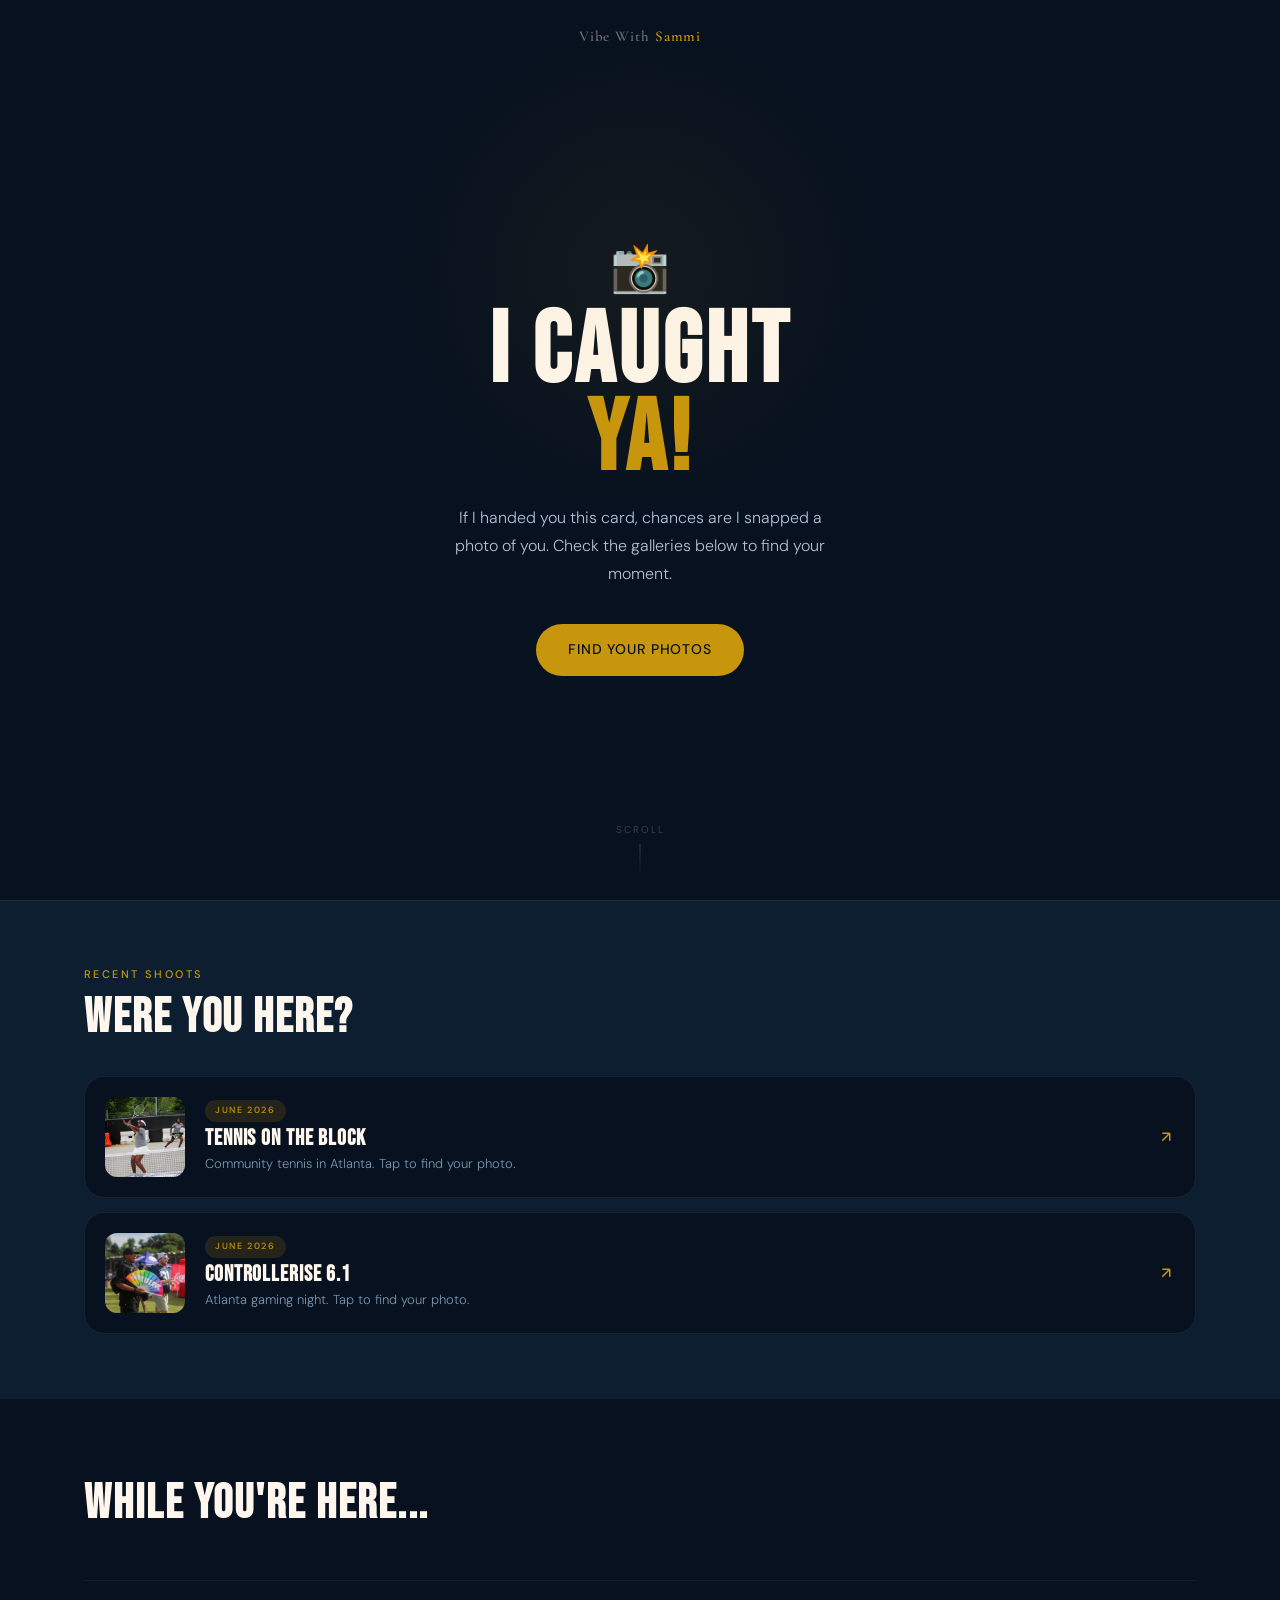
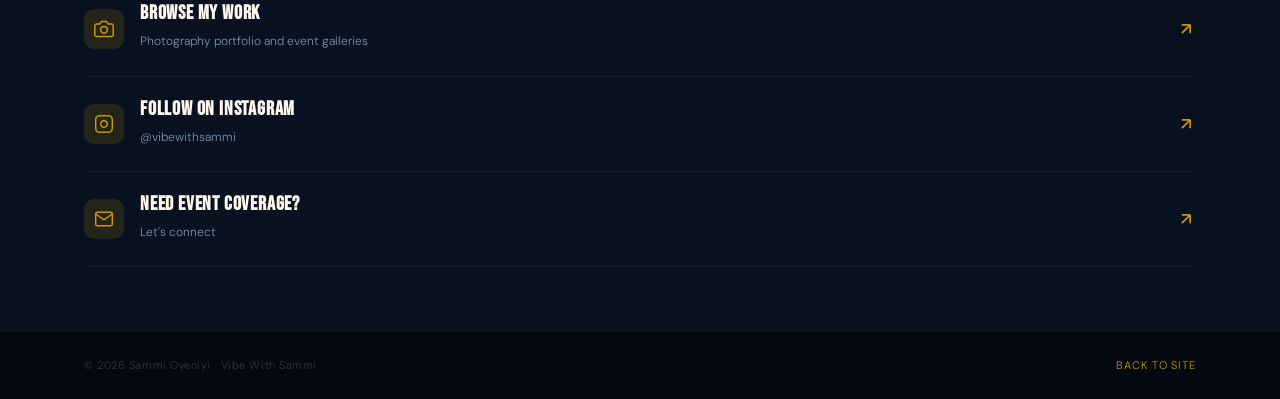
==== caught.html @ 3c09b825 "caught page add" ====
<!DOCTYPE html>
<html lang="en">
<head>
  <meta charset="UTF-8" />
  <meta name="viewport" content="width=device-width, initial-scale=1.0" />
  <title>I Caught Ya! — Vibe With Sammi</title>
  <meta name="description" content="Sammi snapped a photo of you. Find your event gallery here." />
  <link rel="preconnect" href="https://fonts.googleapis.com" />
  <link rel="preconnect" href="https://fonts.gstatic.com" crossorigin />
  <link href="https://fonts.googleapis.com/css2?family=Cormorant+Garamond:ital,wght@0,300;0,400;0,600;1,300;1,400&family=DM+Sans:wght@300;400;500&family=Bebas+Neue&display=swap" rel="stylesheet" />
  <link rel="stylesheet" href="styles.css" />

  <style>
    body { padding-top: 0; min-height: 100svh; }

    /* ── HERO ─────────────────────────────────────── */
    .caught-hero {
      min-height: 100svh;
      display: flex;
      flex-direction: column;
      align-items: center;
      justify-content: center;
      text-align: center;
      padding: 80px 24px 60px;
      position: relative;
      overflow: hidden;
      background: var(--navy);
    }

    .caught-hero::before {
      content: '';
      position: absolute;
      top: 30%;
      left: 50%;
      transform: translate(-50%, -50%);
      width: 500px;
      height: 500px;
      background: radial-gradient(circle, rgba(200,150,12,0.07) 0%, transparent 70%);
      pointer-events: none;
    }

    .caught-wordmark {
      position: absolute;
      top: 24px;
      left: 50%;
      transform: translateX(-50%);
      font-family: 'Cormorant Garamond', serif;
      font-size: 15px;
      font-weight: 600;
      color: rgba(255,247,237,0.4);
      letter-spacing: 0.06em;
      white-space: nowrap;
    }
    .caught-wordmark span { color: var(--gold); }

    .caught-icon {
      font-size: 48px;
      margin-bottom: 16px;
      line-height: 1;
    }

    .caught-hero h1 {
      font-family: 'Bebas Neue', sans-serif;
      font-size: clamp(60px, 16vw, 100px);
      letter-spacing: 0.04em;
      line-height: 0.88;
      color: var(--cream);
      margin-bottom: 20px;
    }
    .caught-hero h1 span { color: var(--gold); }

    .caught-sub {
      font-size: 16px;
      color: var(--slate);
      max-width: 400px;
      line-height: 1.75;
      margin-bottom: 36px;
    }

    .caught-scroll-hint {
      position: absolute;
      bottom: 24px;
      left: 50%;
      transform: translateX(-50%);
      display: flex;
      flex-direction: column;
      align-items: center;
      gap: 6px;
      color: rgba(175,194,213,0.3);
      font-size: 10px;
      letter-spacing: 0.2em;
      text-transform: uppercase;
    }
    .caught-scroll-hint::after {
      content: '';
      display: block;
      width: 1px;
      height: 32px;
      background: linear-gradient(to bottom, rgba(175,194,213,0.3), transparent);
    }

    /* ── EVENTS SECTION ───────────────────────────── */
    .caught-events {
      padding: 64px 0;
      background: var(--card-bg);
      border-top: 1px solid rgba(175,194,213,0.07);
    }

    .caught-events-label {
      font-size: 11px;
      font-weight: 500;
      letter-spacing: 0.22em;
      text-transform: uppercase;
      color: var(--gold);
      margin-bottom: 12px;
      display: block;
    }

    .caught-events h2 {
      font-family: 'Bebas Neue', sans-serif;
      font-size: clamp(32px, 7vw, 48px);
      letter-spacing: 0.04em;
      line-height: 0.92;
      color: var(--cream);
      margin-bottom: 36px;
    }

    /* Compact stacking event cards */
    .caught-event-list {
      display: flex;
      flex-direction: column;
      gap: 14px;
    }

    .caught-event-card {
      display: flex;
      align-items: center;
      gap: 20px;
      padding: 20px;
      border-radius: var(--radius-lg);
      background: var(--navy);
      border: 1px solid rgba(175,194,213,0.1);
      transition: border-color 0.2s, transform 0.2s;
      text-decoration: none;
      color: inherit;
    }
    .caught-event-card:hover {
      border-color: rgba(200,150,12,0.35);
      transform: translateY(-2px);
    }

    /* Square thumbnail — small, fixed */
    .caught-event-thumb {
      width: 80px;
      height: 80px;
      flex-shrink: 0;
      border-radius: var(--radius);
      overflow: hidden;
      background: linear-gradient(135deg, #0D1E30, #12385C);
    }

    .caught-event-thumb img {
      width: 100%;
      height: 100%;
      object-fit: cover;
      object-position: center;
      display: block;
    }

    .caught-event-thumb .thumb-ph {
      width: 100%;
      height: 100%;
      display: flex;
      align-items: center;
      justify-content: center;
      color: rgba(175,194,213,0.2);
    }

    /* Text block */
    .caught-event-body {
      flex: 1;
      min-width: 0;
    }

    .caught-event-meta {
      display: flex;
      align-items: center;
      gap: 8px;
      margin-bottom: 6px;
    }

    .caught-event-tag {
      font-size: 9px;
      font-weight: 500;
      letter-spacing: 0.18em;
      text-transform: uppercase;
      color: var(--gold);
      background: var(--gold-dim);
      padding: 3px 10px;
      border-radius: 100px;
    }

    .caught-event-date {
      font-size: 11px;
      color: var(--muted);
    }

    .caught-event-body h3 {
      font-family: 'Bebas Neue', sans-serif;
      font-size: 22px;
      letter-spacing: 0.04em;
      color: var(--cream);
      line-height: 1;
      margin-bottom: 4px;
      white-space: nowrap;
      overflow: hidden;
      text-overflow: ellipsis;
    }

    .caught-event-body p {
      font-size: 13px;
      color: var(--muted);
      line-height: 1.5;
      white-space: nowrap;
      overflow: hidden;
      text-overflow: ellipsis;
    }

    /* Arrow on the right */
    .caught-event-arrow {
      color: var(--gold);
      flex-shrink: 0;
      transition: transform 0.2s;
    }
    .caught-event-card:hover .caught-event-arrow {
      transform: translate(3px, -3px);
    }

    /* ── WHILE YOU'RE HERE ────────────────────────── */
    .caught-links {
      padding: 64px 0;
      border-top: 1px solid rgba(175,194,213,0.07);
    }

    .caught-links h2 {
      font-family: 'Bebas Neue', sans-serif;
      font-size: clamp(32px, 7vw, 48px);
      letter-spacing: 0.04em;
      color: var(--cream);
      margin-bottom: 36px;
    }

    .caught-link-list {
      display: flex;
      flex-direction: column;
    }

    .caught-link-item {
      display: flex;
      align-items: center;
      justify-content: space-between;
      padding: 22px 0;
      border-bottom: 1px solid rgba(175,194,213,0.07);
      text-decoration: none;
      color: inherit;
      gap: 16px;
      transition: padding-left 0.2s;
    }
    .caught-link-item:first-child { border-top: 1px solid rgba(175,194,213,0.07); }
    .caught-link-item:hover { padding-left: 6px; }

    .caught-link-left {
      display: flex;
      align-items: center;
      gap: 16px;
    }

    .caught-link-icon {
      width: 40px;
      height: 40px;
      border-radius: 10px;
      background: var(--gold-dim);
      display: flex;
      align-items: center;
      justify-content: center;
      color: var(--gold);
      flex-shrink: 0;
    }

    .caught-link-text strong {
      display: block;
      font-family: 'Bebas Neue', sans-serif;
      font-size: 20px;
      letter-spacing: 0.04em;
      color: var(--cream);
      line-height: 1;
      margin-bottom: 3px;
    }

    .caught-link-text span {
      font-size: 12px;
      color: var(--muted);
    }

    .caught-link-arrow {
      color: var(--gold);
      flex-shrink: 0;
      transition: transform 0.2s;
    }
    .caught-link-item:hover .caught-link-arrow { transform: translate(3px, -3px); }

    /* ── FOOTER ───────────────────────────────────── */
    .caught-footer {
      background: #04090F;
      border-top: 1px solid rgba(175,194,213,0.07);
      padding: 24px 0;
    }
    .caught-footer-inner {
      display: flex;
      align-items: center;
      justify-content: space-between;
      flex-wrap: wrap;
      gap: 10px;
    }
    .caught-footer p {
      font-size: 11px;
      color: rgba(175,194,213,0.25);
      letter-spacing: 0.05em;
    }
    .caught-footer a {
      font-size: 11px;
      color: var(--gold);
      letter-spacing: 0.08em;
      text-transform: uppercase;
    }

    /* ── MOBILE FIRST ─────────────────────────────── */
    @media (max-width: 480px) {
      .caught-hero { padding: 80px 20px 56px; }
      .caught-hero h1 { font-size: clamp(56px, 18vw, 80px); }
      .caught-sub { font-size: 15px; }

      .caught-events,
      .caught-links { padding: 48px 0; }

      .caught-event-thumb { width: 68px; height: 68px; }
      .caught-event-body h3 { font-size: 18px; }
      .caught-event-body p { font-size: 12px; }

      .caught-link-icon { width: 36px; height: 36px; }
      .caught-link-text strong { font-size: 18px; }
    }
  </style>
</head>
<body>

  <!-- HERO -->
  <section class="caught-hero" aria-label="I caught ya">

    <a href="index.html" class="caught-wordmark">Vibe With <span>Sammi</span></a>

    <div class="caught-icon" aria-hidden="true">📸</div>

    <h1>I Caught<br><span>Ya!</span></h1>

    <p class="caught-sub">
      If I handed you this card, chances are I snapped a photo of you.
      Check the galleries below to find your moment.
    </p>

    <a href="#events" class="btn btn-gold">Find Your Photos</a>

    <div class="caught-scroll-hint" aria-hidden="true">Scroll</div>

  </section>

  <!-- RECENT EVENTS -->
  <section class="caught-events" id="events" aria-labelledby="events-heading">
    <div class="container">
      <span class="caught-events-label">Recent Shoots</span>
      <h2 id="events-heading">Were you here?</h2>

      <div class="caught-event-list">

        <!-- Event 1 — Tennis on the Block -->
        <a href="https://drive.google.com/placeholder-tennis" target="_blank" rel="noopener" class="caught-event-card" aria-label="Tennis on the Block gallery">
          <div class="caught-event-thumb">
            
              <img src="assets/IMG_1094.jpg" alt="a woman hitting a tennis ball" />
           
            <div class="thumb-ph">
              <svg width="28" height="28" viewBox="0 0 24 24" fill="none" stroke="currentColor" stroke-width="1" aria-hidden="true"><path d="M23 19a2 2 0 0 1-2 2H3a2 2 0 0 1-2-2V8a2 2 0 0 1 2-2h4l2-3h6l2 3h4a2 2 0 0 1 2 2z"/><circle cx="12" cy="13" r="4"/></svg>
            </div>
          </div>
          <div class="caught-event-body">
            <div class="caught-event-meta">
              <span class="caught-event-tag">June 2026</span>
            </div>
            <h3>Tennis on the Block</h3>
            <p>Community tennis in Atlanta. Tap to find your photo.</p>
          </div>
          <svg class="caught-event-arrow" width="18" height="18" viewBox="0 0 24 24" fill="none" stroke="currentColor" stroke-width="2" aria-hidden="true"><path d="M7 17L17 7M17 7H7M17 7v10"/></svg>
        </a>

        <!-- Event 2 -->
        <a href="https://drive.google.com/placeholder-controllerise" target="_blank" rel="noopener" class="caught-event-card" aria-label="Beats on the Block gallery">
          <div class="caught-event-thumb">
            
          
              <img src="assets/IMG_1772.jpg" alt="Two people walking at an event" />
           
            <div class="thumb-ph">
              <svg width="28" height="28" viewBox="0 0 24 24" fill="none" stroke="currentColor" stroke-width="1" aria-hidden="true"><path d="M23 19a2 2 0 0 1-2 2H3a2 2 0 0 1-2-2V8a2 2 0 0 1 2-2h4l2-3h6l2 3h4a2 2 0 0 1 2 2z"/><circle cx="12" cy="13" r="4"/></svg>
            </div>
          </div>
          <div class="caught-event-body">
            <div class="caught-event-meta">
              <span class="caught-event-tag">June 2026</span>
            </div>
            <h3>Controllerise 6.1</h3>
            <p>Atlanta gaming night. Tap to find your photo.</p>
          </div>
          <svg class="caught-event-arrow" width="18" height="18" viewBox="0 0 24 24" fill="none" stroke="currentColor" stroke-width="2" aria-hidden="true"><path d="M7 17L17 7M17 7H7M17 7v10"/></svg>
        </a>

      </div>
    </div>
  </section>

  <!-- WHILE YOU'RE HERE -->
  <section class="caught-links" aria-labelledby="links-heading">
    <div class="container">
      <h2 id="links-heading">While you're here...</h2>

      <div class="caught-link-list">

        <a href="photography.html" class="caught-link-item">
          <div class="caught-link-left">
            <div class="caught-link-icon" aria-hidden="true">
              <svg width="20" height="20" viewBox="0 0 24 24" fill="none" stroke="currentColor" stroke-width="1.8">
                <path d="M23 19a2 2 0 0 1-2 2H3a2 2 0 0 1-2-2V8a2 2 0 0 1 2-2h4l2-3h6l2 3h4a2 2 0 0 1 2 2z"/>
                <circle cx="12" cy="13" r="4"/>
              </svg>
            </div>
            <div class="caught-link-text">
              <strong>Browse My Work</strong>
              <span>Photography portfolio and event galleries</span>
            </div>
          </div>
          <svg class="caught-link-arrow" width="20" height="20" viewBox="0 0 24 24" fill="none" stroke="currentColor" stroke-width="2" aria-hidden="true">
            <path d="M7 17L17 7M17 7H7M17 7v10"/>
          </svg>
        </a>

        <a href="https://instagram.com/vibewithsammi" target="_blank" rel="noopener" class="caught-link-item">
          <div class="caught-link-left">
            <div class="caught-link-icon" aria-hidden="true">
              <svg width="20" height="20" viewBox="0 0 24 24" fill="none" stroke="currentColor" stroke-width="1.8">
                <rect x="2" y="2" width="20" height="20" rx="5" ry="5"/>
                <path d="M16 11.37A4 4 0 1 1 12.63 8 4 4 0 0 1 16 11.37z"/>
                <line x1="17.5" y1="6.5" x2="17.51" y2="6.5"/>
              </svg>
            </div>
            <div class="caught-link-text">
              <strong>Follow on Instagram</strong>
              <span>@vibewithsammi</span>
            </div>
          </div>
          <svg class="caught-link-arrow" width="20" height="20" viewBox="0 0 24 24" fill="none" stroke="currentColor" stroke-width="2" aria-hidden="true">
            <path d="M7 17L17 7M17 7H7M17 7v10"/>
          </svg>
        </a>

        <a href="contact.html" class="caught-link-item">
          <div class="caught-link-left">
            <div class="caught-link-icon" aria-hidden="true">
              <svg width="20" height="20" viewBox="0 0 24 24" fill="none" stroke="currentColor" stroke-width="1.8">
                <path d="M4 4h16c1.1 0 2 .9 2 2v12c0 1.1-.9 2-2 2H4c-1.1 0-2-.9-2-2V6c0-1.1.9-2 2-2z"/>
                <polyline points="22,6 12,13 2,6"/>
              </svg>
            </div>
            <div class="caught-link-text">
              <strong>Need Event Coverage?</strong>
              <span>Let's connect</span>
            </div>
          </div>
          <svg class="caught-link-arrow" width="20" height="20" viewBox="0 0 24 24" fill="none" stroke="currentColor" stroke-width="2" aria-hidden="true">
            <path d="M7 17L17 7M17 7H7M17 7v10"/>
          </svg>
        </a>

      </div>
    </div>
  </section>

  <!-- FOOTER -->
  <footer class="caught-footer">
    <div class="container caught-footer-inner">
      <p>© 2026 Sammi Oyeniyi · Vibe With Sammi</p>
      <a href="index.html">Back to Site</a>
    </div>
  </footer>

</body>
</html>
---- styles.css ----
/* ═══════════════════════════════════════════════════
   VIBE WITH SAMMI — Global Stylesheet
   ═══════════════════════════════════════════════════ */

/* ── CSS Variables ─────────────────────────────────── */
:root {
  --navy:      #07111F;
  --blue:      #12385C;
  --gold:      #C8960C;
  --gold-lt:   #DFaa20;
  --gold-dim:  rgba(200,150,12,0.15);
  --cream:     #FFF7ED;
  --slate:     #AFC2D5;
  --muted:     #7A96B0;
  --card-bg:   #0D1E30;
  --radius:    12px;
  --radius-lg: 20px;
}

/* ── Reset & Base ──────────────────────────────────── */
*, *::before, *::after { box-sizing: border-box; margin: 0; padding: 0; }
html { scroll-behavior: smooth; }

body {
  background: var(--navy);
  color: var(--cream);
  font-family: 'DM Sans', sans-serif;
  font-weight: 300;
  line-height: 1.7;
  -webkit-font-smoothing: antialiased;
}

img { display: block; max-width: 100%; height: auto; }
a { color: inherit; text-decoration: none; }

/* ── Utility ───────────────────────────────────────── */
.container {
  width: 100%;
  max-width: 1160px;
  margin: 0 auto;
  padding: 0 24px;
}

.accent { color: var(--gold); }

.section-label {
  font-family: 'DM Sans', sans-serif;
  font-size: 11px;
  font-weight: 500;
  letter-spacing: 0.22em;
  text-transform: uppercase;
  color: var(--gold);
  margin-bottom: 16px;
  display: block;
}

section { padding: 100px 0; }

/* ── Buttons ───────────────────────────────────────── */
.btn {
  display: inline-flex;
  align-items: center;
  gap: 8px;
  padding: 14px 32px;
  border-radius: 100px;
  font-family: 'DM Sans', sans-serif;
  font-size: 14px;
  font-weight: 500;
  letter-spacing: 0.06em;
  text-transform: uppercase;
  cursor: pointer;
  border: none;
  transition: transform 0.18s ease, box-shadow 0.18s ease,
              background 0.18s ease, color 0.18s ease, border-color 0.18s ease;
  text-decoration: none;
  white-space: nowrap;
}
.btn:focus-visible { outline: 3px solid var(--gold); outline-offset: 3px; }

.btn-gold { background: var(--gold); color: var(--navy); }
.btn-gold:hover {
  background: var(--gold-lt);
  transform: translateY(-2px);
  box-shadow: 0 8px 32px rgba(200,150,12,0.4);
}

.btn-outline {
  background: transparent;
  color: var(--cream);
  border: 1.5px solid rgba(255,247,237,0.3);
}
.btn-outline:hover { border-color: var(--gold); color: var(--gold); transform: translateY(-2px); }

.btn-ghost {
  background: transparent;
  color: var(--gold);
  border: 1.5px solid var(--gold);
  padding: 11px 26px;
  font-size: 13px;
}
.btn-ghost:hover { background: var(--gold); color: var(--navy); transform: translateY(-2px); }

/* ════════════════════════════════════════════════════
   NAV — hide on scroll down, reveal on scroll up
   ════════════════════════════════════════════════════ */
nav {
  position: fixed;
  top: 0; left: 0; right: 0;
  z-index: 200;
  padding: 18px 0;
  background: rgba(7,17,31,0.85);
  backdrop-filter: blur(14px);
  -webkit-backdrop-filter: blur(14px);
  border-bottom: 1px solid rgba(175,194,213,0.08);
  transition: transform 0.32s cubic-bezier(0.4,0,0.2,1),
              background 0.2s ease;
}

nav.nav-hidden { transform: translateY(-100%); }
nav.nav-visible { transform: translateY(0); }
nav.nav-top { background: transparent; border-bottom-color: transparent; }

nav .container {
  display: flex;
  align-items: center;
  justify-content: space-between;
}

.nav-logo {
  font-family: 'Cormorant Garamond', serif;
  font-size: 21px;
  font-weight: 600;
  letter-spacing: 0.02em;
  color: var(--cream);
}
.nav-logo span { color: var(--gold); }

.nav-links {
  display: flex;
  align-items: center;
  gap: 32px;
  list-style: none;
}
.nav-links a {
  font-size: 12px;
  font-weight: 400;
  letter-spacing: 0.12em;
  text-transform: uppercase;
  color: rgba(255,247,237,0.65);
  transition: color 0.15s;
}
.nav-links a:hover,
.nav-links a.active { color: var(--gold); }

/* ── Hamburger button ────────────────────────────── */
.nav-toggle {
  display: none;
  flex-direction: column;
  justify-content: center;
  gap: 5px;
  width: 40px;
  height: 40px;
  background: none;
  border: none;
  cursor: pointer;
  padding: 6px;
  border-radius: 8px;
  z-index: 210;
  position: relative;
  transition: background 0.15s;
}
.nav-toggle:hover { background: rgba(175,194,213,0.08); }
.nav-toggle:focus-visible { outline: 2px solid var(--gold); outline-offset: 2px; }

.nav-toggle span {
  display: block;
  width: 22px;
  height: 1.5px;
  background: var(--cream);
  border-radius: 2px;
  transition: transform 0.3s ease, opacity 0.2s ease, width 0.3s ease;
  transform-origin: center;
}
.nav-toggle.open span:nth-child(1) { transform: translateY(6.5px) rotate(45deg); }
.nav-toggle.open span:nth-child(2) { opacity: 0; width: 0; }
.nav-toggle.open span:nth-child(3) { transform: translateY(-6.5px) rotate(-45deg); }

/* ── Mobile full-screen drawer ───────────────────── */
.nav-drawer {
  display: none; /* shown as flex on mobile via breakpoint */
  position: fixed;
  inset: 0;
  z-index: 205;
  background: rgba(7,17,31,0.97);
  backdrop-filter: blur(20px);
  -webkit-backdrop-filter: blur(20px);
  flex-direction: column;
  justify-content: center;
  align-items: center;
  transform: translateY(-100%);
  transition: transform 0.38s cubic-bezier(0.4,0,0.2,1);
  pointer-events: none;
}
.nav-drawer.open {
  transform: translateY(0);
  pointer-events: all;
}

.nav-drawer ul {
  list-style: none;
  display: flex;
  flex-direction: column;
  align-items: center;
  gap: 4px;
  padding: 0 32px;
}
.nav-drawer ul li a {
  display: block;
  font-family: 'Bebas Neue', sans-serif;
  font-size: clamp(42px, 11vw, 60px);
  letter-spacing: 0.05em;
  color: rgba(255,247,237,0.65);
  text-transform: uppercase;
  line-height: 1.1;
  padding: 6px 0;
  transition: color 0.15s;
  text-decoration: none;
}
.nav-drawer ul li a:hover,
.nav-drawer ul li a.active { color: var(--gold); }

.nav-drawer-meta {
  position: absolute;
  bottom: 36px;
  left: 0; right: 0;
  display: flex;
  flex-direction: column;
  align-items: center;
  gap: 6px;
}
.nav-drawer-meta p {
  font-size: 11px;
  letter-spacing: 0.18em;
  text-transform: uppercase;
  color: rgba(175,194,213,0.3);
}
.nav-drawer-meta a {
  font-size: 13px;
  color: var(--gold);
}

/* ════════════════════════════════════════════════════
   HERO
   ════════════════════════════════════════════════════ */
#hero {
  position: relative;
  width: 100%;
  height: 100svh;
  min-height: 600px;
  display: flex;
  align-items: center;
  justify-content: center;
  overflow: hidden;
}

.hero-bg {
  position: absolute;
  inset: 0;
  background: var(--blue);
  background-image: url('assets/IMG_0560 edit.jpg');
  background-size: cover;
  background-position: center center;
}



.hero-overlay {
  position: absolute;
  inset: 0;
  background: linear-gradient(180deg,
    rgba(7,17,31,0.45) 0%,
    rgba(7,17,31,0.62) 45%,
    rgba(7,17,31,0.82) 75%,
    rgba(7,17,31,0.92) 100%);
}

.hero-content {
  position: relative;
  z-index: 2;
  text-align: center;
  padding: 0 24px;
  max-width: 920px;
}

.hero-eyebrow {
  font-size: 12px;
  font-weight: 500;
  letter-spacing: 0.28em;
  text-transform: uppercase;
  color: var(--gold-lt);
  margin-bottom: 24px;
  text-shadow: 0 1px 8px rgba(0,0,0,0.5);
}

.hero-name {
  font-family: 'Bebas Neue', sans-serif;
  font-size: clamp(56px, 9vw, 110px);
  letter-spacing: 0.06em;
  line-height: 0.92;
  color: var(--cream);
  white-space: nowrap;
  margin-bottom: 14px;
}

.hero-title {
  font-family: 'Cormorant Garamond', serif;
  font-size: clamp(17px, 2.5vw, 24px);
  font-weight: 300;
  font-style: italic;
  color: var(--slate);
  letter-spacing: 0.07em;
  margin-bottom: 32px;
}

.hero-line {
  width: 44px;
  height: 2px;
  background: var(--gold);
  margin: 0 auto 32px;
}

.scroll-hint {
  position: absolute;
  bottom: 32px;
  left: 50%;
  transform: translateX(-50%);
  z-index: 2;
  display: flex;
  flex-direction: column;
  align-items: center;
  gap: 8px;
  color: rgba(175,194,213,0.45);
  font-size: 10px;
  letter-spacing: 0.22em;
  text-transform: uppercase;
}
.scroll-hint::after {
  content: '';
  display: block;
  width: 1px;
  height: 44px;
  background: linear-gradient(to bottom, rgba(175,194,213,0.45), transparent);
}

/* ════════════════════════════════════════════════════
   ABOUT
   ════════════════════════════════════════════════════ */
#about { border-top: 1px solid rgba(175,194,213,0.07); }

.about-grid {
  display: grid;
  grid-template-columns: 1fr 1fr;
  gap: 72px;
  align-items: center;
}

.about-photo {
  position: relative;
  /* extra padding so the gold square isn't clipped */
  padding: 0 0 32px 32px;
}

/* Gold square — sits behind and to the bottom-left of the image */
.about-photo::before {
  content: '';
  position: absolute;
  bottom: 0;
  left: 0;
  width: 65%;
  aspect-ratio: 1;
  background: var(--gold);
  border-radius: var(--radius);
  z-index: 0;
}

.about-photo-frame {
  position: relative;
  z-index: 1;
  aspect-ratio: 3/4;
  border-radius: var(--radius-lg);
  overflow: hidden;
  background: var(--card-bg);
  border: 1px solid rgba(175,194,213,0.1);
}

.about-photo-frame .placeholder-img {
  position: absolute;
  inset: 0;
  background: linear-gradient(160deg, #12385C 0%, #0D1E30 60%, #07111F 100%);
  display: flex;
  align-items: center;
  justify-content: center;
  flex-direction: column;
  gap: 12px;
  color: var(--muted);
  font-size: 13px;
  letter-spacing: 0.1em;
}
.placeholder-img svg { opacity: 0.3; }

.about-photo-frame img {
  width: 100%;
  height: 100%;
  object-fit: cover;
  object-position: center top;
  display: block;
}

.about-text h2 {
  font-family: 'Bebas Neue', sans-serif;
  font-size: clamp(50px, 6.5vw, 78px);
  letter-spacing: 0.03em;
  line-height: 0.92;
  color: var(--cream);
  margin-bottom: 8px;
}
.about-text h2 em {
  font-family: 'Cormorant Garamond', serif;
  font-style: italic;
  color: var(--gold);
  font-size: 0.85em;
  letter-spacing: 0.02em;
}

.about-divider {
  width: 44px;
  height: 2px;
  background: var(--gold);
  margin: 22px 0;
}

.about-text p {
  font-size: 16px;
  line-height: 1.85;
  color: var(--slate);
  max-width: 440px;
}

/* ════════════════════════════════════════════════════
   PATHS
   ════════════════════════════════════════════════════ */
#paths {
  background: var(--card-bg);
  border-top: 1px solid rgba(175,194,213,0.07);
  border-bottom: 1px solid rgba(175,194,213,0.07);
}

#paths .section-header {
  text-align: center;
  margin-bottom: 52px;
}

#paths h2 {
  font-family: 'Bebas Neue', sans-serif;
  font-size: clamp(42px, 5.5vw, 66px);
  letter-spacing: 0.04em;
  color: var(--cream);
  line-height: 0.95;
  margin-bottom: 12px;
}

#paths .section-sub {
  font-size: 15px;
  color: var(--muted);
}

.paths-grid {
  display: grid;
  grid-template-columns: repeat(3, 1fr);
  gap: 20px;
}

.path-card {
  background: var(--navy);
  border: 1px solid rgba(175,194,213,0.1);
  border-radius: var(--radius-lg);
  padding: 40px 32px;
  display: flex;
  flex-direction: column;
  gap: 16px;
  position: relative;
  overflow: hidden;
  transition: border-color 0.2s, transform 0.2s;
}
.path-card:hover { border-color: rgba(200,150,12,0.4); transform: translateY(-4px); }
.path-card::before {
  content: '';
  position: absolute;
  top: 0; left: 0; right: 0;
  height: 3px;
  background: var(--gold);
  opacity: 0;
  transition: opacity 0.2s;
}
.path-card:hover::before { opacity: 1; }

.path-number {
  font-family: 'Bebas Neue', sans-serif;
  font-size: 60px;
  line-height: 1;
  color: rgba(175,194,213,0.07);
  position: absolute;
  top: 16px; right: 22px;
}

.path-icon {
  width: 44px; height: 44px;
  border-radius: 10px;
  background: var(--gold-dim);
  display: flex;
  align-items: center;
  justify-content: center;
  color: var(--gold);
}

.path-card h3 {
  font-family: 'Bebas Neue', sans-serif;
  font-size: 32px;
  letter-spacing: 0.04em;
  color: var(--cream);
}

.path-card p {
  font-size: 14px;
  line-height: 1.7;
  color: var(--muted);
  flex: 1;
}

/* ════════════════════════════════════════════════════
   SECTION HEADING SHARED
   ════════════════════════════════════════════════════ */
.section-heading {
  font-family: 'Bebas Neue', sans-serif;
  font-size: clamp(42px, 5.5vw, 70px);
  letter-spacing: 0.04em;
  color: var(--cream);
  line-height: 0.93;
  margin-bottom: 12px;
}

.section-intro {
  display: flex;
  align-items: flex-end;
  justify-content: space-between;
  flex-wrap: wrap;
  gap: 20px;
  margin-bottom: 44px;
}

/* ════════════════════════════════════════════════════
   GALLERY GRID (Photography page featured section)
   ════════════════════════════════════════════════════ */
.featured-grid {
  display: grid;
  grid-template-columns: repeat(12, 1fr);
  gap: 12px;
  align-items: start;
}

/* Each item is a self-contained aspect-ratio box — no min-height hacks */
.featured-item {
  border-radius: var(--radius);
  overflow: hidden;
  background: var(--card-bg);
  border: 1px solid rgba(175,194,213,0.07);
}

/* Desktop: column spans + per-item aspect ratios */
.featured-item:nth-child(1) { grid-column: 1 / 7;   aspect-ratio: 4/3; }
.featured-item:nth-child(2) { grid-column: 7 / 10;  aspect-ratio: 2/3; grid-row: 1 / 3; }
.featured-item:nth-child(3) { grid-column: 10 / 13; aspect-ratio: 3/2; }
.featured-item:nth-child(4) { grid-column: 10 / 13; aspect-ratio: 3/2; }
.featured-item:nth-child(5) { grid-column: 1 / 5;   aspect-ratio: 4/3; }
.featured-item:nth-child(6) { grid-column: 5 / 9;   aspect-ratio: 4/3; }
.featured-item:nth-child(7) { grid-column: 9 / 13;  aspect-ratio: 4/3; }

/* Image fills the box without being clipped */
.featured-item img {
  width: 100%;
  height: 100%;
  object-fit: cover;
  object-position: center;
  display: block;
  transition: transform 0.4s ease;
}
.featured-item:hover img { transform: scale(1.03); }

/* Placeholder shown before real images are added */
.gallery-placeholder {
  width: 100%;
  height: 100%;
  min-height: 140px;
  background: linear-gradient(160deg, #0D1E30 0%, #12385C 50%, #07111F 100%);
  display: flex;
  align-items: center;
  justify-content: center;
  flex-direction: column;
  gap: 10px;
  color: rgba(175,194,213,0.22);
  font-size: 11px;
  letter-spacing: 0.15em;
  text-transform: uppercase;
}
.gallery-placeholder svg { opacity: 0.22; }

/* ════════════════════════════════════════════════════
   EVENTS (Photography page)
   ════════════════════════════════════════════════════ */
.events-grid {
  display: grid;
  grid-template-columns: repeat(2, 1fr);
  gap: 24px;
}

.event-card {
  background: var(--navy);
  border: 1px solid rgba(175,194,213,0.1);
  border-radius: var(--radius-lg);
  overflow: hidden;
  transition: border-color 0.2s, transform 0.2s;
  display: flex;
  flex-direction: column;
}
.event-card:hover { border-color: rgba(200,150,12,0.35); transform: translateY(-4px); }

.event-thumb {
  width: 100%;
  aspect-ratio: 16/9;
  background: linear-gradient(135deg, #0D1E30, #12385C, #07111F);
  position: relative;
  overflow: hidden;
}
.event-thumb .placeholder-img {
  position: absolute; inset: 0;
  display: flex; align-items: center; justify-content: center;
  flex-direction: column; gap: 10px;
  color: rgba(175,194,213,0.22);
  font-size: 11px; letter-spacing: 0.15em; text-transform: uppercase;
}
.event-thumb img { width:100%; height:100%; object-fit:cover; position:absolute; inset:0; }

.event-body {
  padding: 28px 32px 32px;
  flex: 1;
  display: flex;
  flex-direction: column;
  gap: 12px;
}

.event-meta { display: flex; align-items: center; gap: 12px; }

.event-type {
  font-size: 10px; font-weight: 500; letter-spacing: 0.2em; text-transform: uppercase;
  color: var(--gold);
  background: var(--gold-dim);
  padding: 4px 12px; border-radius: 100px;
}

.event-date { font-size: 12px; color: var(--muted); letter-spacing: 0.05em; }

.event-body h3 {
  font-family: 'Bebas Neue', sans-serif;
  font-size: 36px; letter-spacing: 0.04em; color: var(--cream); line-height: 1;
}

.event-body p { font-size: 14px; color: var(--muted); line-height: 1.7; flex: 1; }

.event-card.coming-soon {
  border-style: dashed;
  border-color: rgba(175,194,213,0.12);
  opacity: 0.6;
}

/* ════════════════════════════════════════════════════
   PAGE HERO (interior pages)
   ════════════════════════════════════════════════════ */
.page-hero {
  padding: 156px 0 76px;
  border-bottom: 1px solid rgba(175,194,213,0.07);
  position: relative;
  overflow: hidden;
}

.page-hero::before {
  content: '';
  position: absolute;
  top: 0; right: -80px;
  width: 560px; height: 100%;
  background: radial-gradient(ellipse 60% 70% at 80% 40%, rgba(18,56,92,0.35) 0%, transparent 70%);
  pointer-events: none;
}

.page-hero h1 {
  font-family: 'Bebas Neue', sans-serif;
  font-size: clamp(76px, 12vw, 130px);
  letter-spacing: 0.03em;
  line-height: 0.88;
  color: var(--cream);
  margin-bottom: 24px;
}

.page-hero h1 span {
  display: block;
  font-family: 'Cormorant Garamond', serif;
  font-style: italic;
  font-size: 0.48em;
  font-weight: 300;
  color: var(--gold);
  letter-spacing: 0.06em;
  line-height: 1.3;
}

.page-hero p {
  font-size: 16px;
  color: var(--slate);
  max-width: 440px;
  line-height: 1.8;
}

.page-hero-line {
  width: 44px; height: 2px;
  background: var(--gold);
  margin-bottom: 20px;
}

/* ════════════════════════════════════════════════════
   VIDEO SECTION (Content page)
   ════════════════════════════════════════════════════ */
.video-grid {
  display: grid;
  grid-template-columns: repeat(3, 1fr);
  gap: 20px;
}

.video-card {
  background: var(--card-bg);
  border: 1px solid rgba(175,194,213,0.1);
  border-radius: var(--radius-lg);
  overflow: hidden;
  transition: border-color 0.2s, transform 0.2s;
  display: flex;
  flex-direction: column;
}
.video-card:hover { border-color: rgba(200,150,12,0.35); transform: translateY(-3px); }

/* Flexible embed container — lets TikTok set its own height */
.video-embed {
  width: 100%;
  min-height: 400px;
  background: #000;
  overflow: hidden;
  display: flex;
  align-items: flex-start;
  justify-content: center;
}

/* TikTok blockquote resets — strip its default margin/width constraints */
.video-embed .tiktok-embed {
  margin: 0 !important;
  min-width: 0 !important;
  max-width: 100% !important;
  width: 100% !important;
  border: none !important;
  background: transparent !important;
}

/* Legacy iframe embeds still supported */
.video-embed iframe {
  width: 100%;
  height: 100%;
  border: none;
  display: block;
}

/* Placeholder shown before embed is added */
.video-placeholder {
  width: 100%;
  min-height: 400px;
  background: linear-gradient(160deg, #0D1E30, #07111F);
  display: flex;
  align-items: center;
  justify-content: center;
  flex-direction: column;
  gap: 14px;
  color: rgba(175,194,213,0.3);
  font-size: 11px;
  letter-spacing: 0.15em;
  text-transform: uppercase;
}
.video-placeholder svg { opacity: 0.3; }

.video-label {
  padding: 16px 20px;
  font-size: 13px;
  color: var(--muted);
  text-align: center;
  letter-spacing: 0.05em;
}

/* IG CTA block */
.ig-cta {
  text-align: center;
  padding: 56px 24px;
  border: 1px solid rgba(175,194,213,0.1);
  border-radius: var(--radius-lg);
  background: var(--card-bg);
  margin-bottom: 64px;
  
}

.ig-cta p.section-label { margin-bottom: 12px; }

.ig-cta h2 {
  font-family: 'Bebas Neue', sans-serif;
  font-size: clamp(36px, 5vw, 58px);
  letter-spacing: 0.04em;
  color: var(--cream);
  margin-bottom: 12px;
  line-height: 0.95;
}

.ig-cta .sub {
  font-size: 15px;
  color: var(--muted);
  max-width: 380px;
  margin: 0 auto 28px;
  line-height: 1.7;
}

/* ════════════════════════════════════════════════════
   FOOTER
   ════════════════════════════════════════════════════ */
footer {
  background: #04090F;
  border-top: 1px solid rgba(175,194,213,0.07);
  padding: 64px 0 40px;
}

.footer-inner {
  display: grid;
  grid-template-columns: 1.5fr 1fr 1fr;
  gap: 48px;
  margin-bottom: 52px;
}

.footer-brand h3 {
  font-family: 'Bebas Neue', sans-serif;
  font-size: 30px;
  letter-spacing: 0.05em;
  color: var(--cream);
  margin-bottom: 4px;
}
.footer-brand h3 span { color: var(--gold); }

.footer-brand > p {
  font-family: 'Cormorant Garamond', serif;
  font-style: italic;
  font-size: 15px;
  color: var(--muted);
  margin-bottom: 24px;
}

.footer-col h4 {
  font-size: 11px;
  font-weight: 500;
  letter-spacing: 0.2em;
  text-transform: uppercase;
  color: var(--gold);
  margin-bottom: 18px;
}

.footer-links { list-style: none; display: flex; flex-direction: column; gap: 12px; }
.footer-links a { font-size: 14px; color: var(--muted); transition: color 0.15s; }
.footer-links a:hover { color: var(--cream); }

.footer-bottom {
  border-top: 1px solid rgba(175,194,213,0.07);
  padding-top: 28px;
  display: flex;
  align-items: center;
  justify-content: space-between;
  flex-wrap: wrap;
  gap: 12px;
}
.footer-bottom p { font-size: 12px; color: rgba(175,194,213,0.32); letter-spacing: 0.05em; }

/* ════════════════════════════════════════════════════
   RESPONSIVE
   ════════════════════════════════════════════════════ */
@media (max-width: 960px) {
  section { padding: 72px 0; }

  .nav-links { display: none; }
  .nav-toggle { display: flex; }
  .nav-drawer { display: flex; }

  /* About: stack, image first */
  .about-grid {
    grid-template-columns: 1fr;
    gap: 36px;
  }
  /* keep portrait ratio on mobile, constrain width so square doesn't blow out */
  .about-photo { max-width: 420px; }
  .about-photo-frame { aspect-ratio: 3/4; }

  /* Paths */
  .paths-grid { grid-template-columns: 1fr; gap: 14px; }

  /* Featured grid: 2-col on tablet, aspect-ratio drives height */
  .featured-grid { grid-template-columns: 1fr 1fr; align-items: start; }
  .featured-item:nth-child(1) { grid-column: 1 / 3; grid-row: auto; aspect-ratio: 3/2; }
  .featured-item:nth-child(2) { grid-column: auto;  grid-row: auto; aspect-ratio: 4/3; }
  .featured-item:nth-child(3) { grid-column: auto;  grid-row: auto; aspect-ratio: 4/3; }
  .featured-item:nth-child(4) { grid-column: auto;  grid-row: auto; aspect-ratio: 4/3; }
  .featured-item:nth-child(5) { grid-column: auto;  grid-row: auto; aspect-ratio: 4/3; }
  .featured-item:nth-child(6) { grid-column: auto;  grid-row: auto; aspect-ratio: 4/3; }
  .featured-item:nth-child(7) { grid-column: 1 / 3; grid-row: auto; aspect-ratio: 3/2; }

  /* Events */
  .events-grid { grid-template-columns: 1fr; }

  /* Videos */
  .video-grid { grid-template-columns: 1fr; }

  /* Footer */
  .footer-inner { grid-template-columns: 1fr; gap: 32px; }
  .footer-bottom { flex-direction: column; align-items: flex-start; }

  .section-intro { flex-direction: column; align-items: flex-start; }

  .page-hero { padding: 120px 0 56px; }
  .ig-cta .btn { margin-top: 8px; }
}

@media (max-width: 600px) {
  .hero-name { white-space: normal; font-size: clamp(52px, 14vw, 80px); }

  .featured-grid { grid-template-columns: 1fr; }
  /* Reset all column/row overrides so every item is full-width */
  .featured-item:nth-child(1),
  .featured-item:nth-child(2),
  .featured-item:nth-child(3),
  .featured-item:nth-child(4),
  .featured-item:nth-child(5),
  .featured-item:nth-child(6),
  .featured-item:nth-child(7) {
    grid-column: auto;
    grid-row: auto;
    /* let each image's natural ratio show — or force landscape for consistency */
    aspect-ratio: 4/3;
  }

  .paths-grid { gap: 10px; }
  .path-card { padding: 28px 22px; }

  .event-body { padding: 20px; }

  .video-grid { gap: 14px; }
}
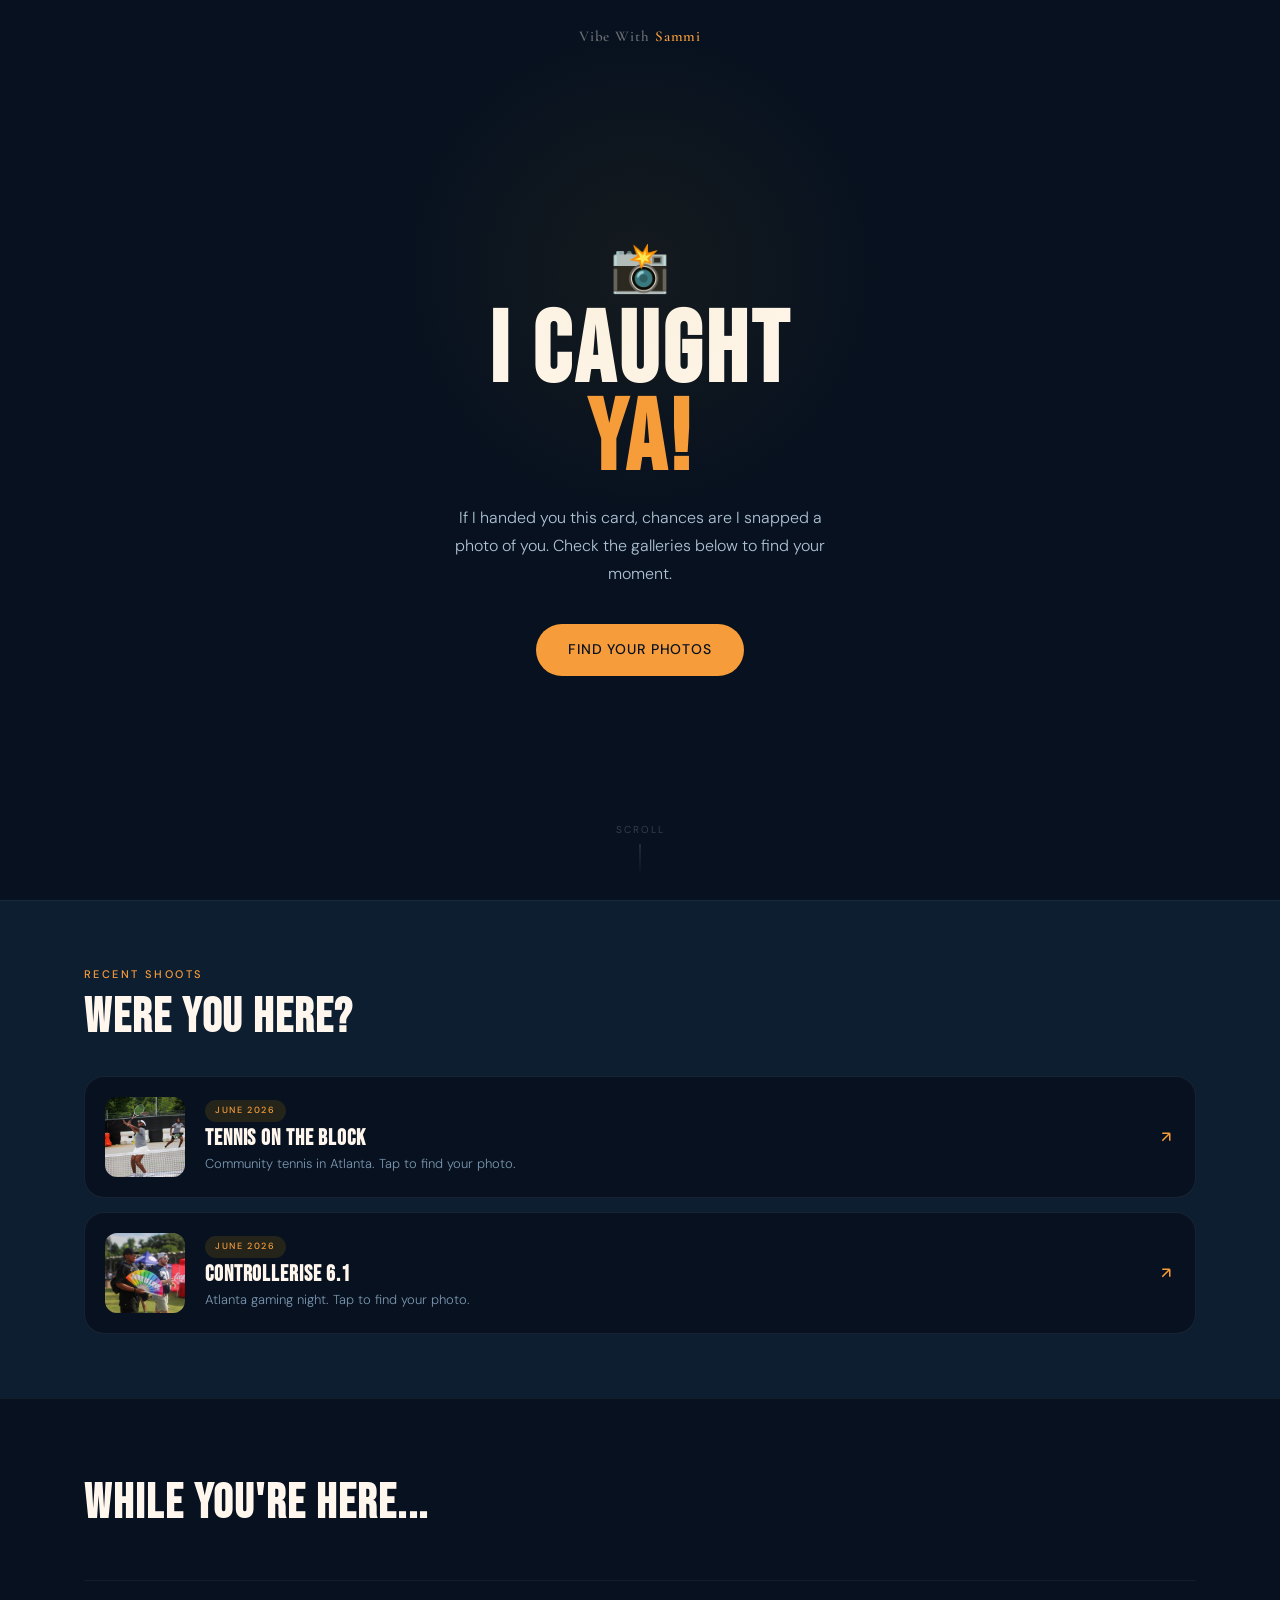
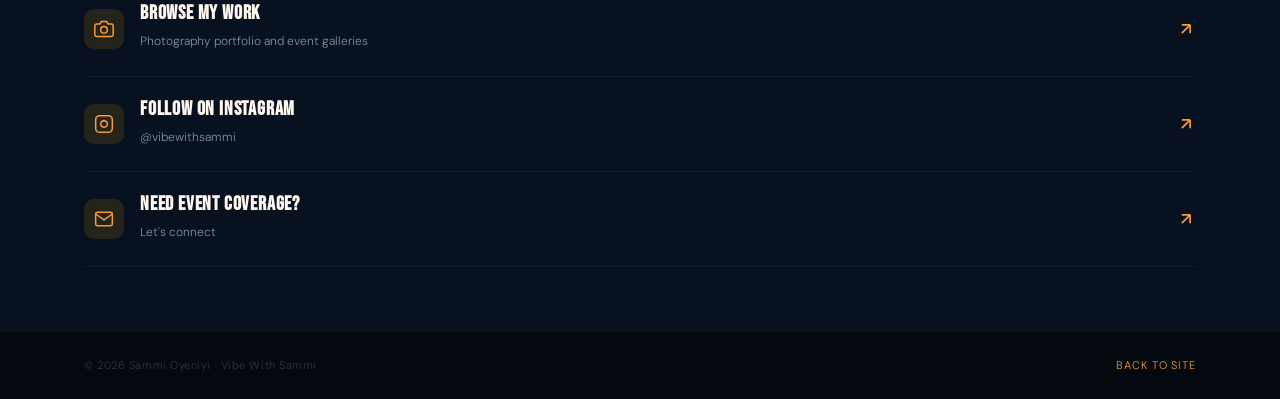
==== commit 976213d7: "color scheme update" ====
--- a/caught.html
+++ b/caught.html
@@ -4,6 +4,7 @@
   <meta charset="UTF-8" />
   <meta name="viewport" content="width=device-width, initial-scale=1.0" />
   <title>I Caught Ya! — Vibe With Sammi</title>
+  <link rel="icon" type="image/x-icon" href="assets/favicon.png">
   <meta name="description" content="Sammi snapped a photo of you. Find your event gallery here." />
   <link rel="preconnect" href="https://fonts.googleapis.com" />
   <link rel="preconnect" href="https://fonts.gstatic.com" crossorigin />
--- a/styles.css
+++ b/styles.css
@@ -6,8 +6,8 @@
 :root {
   --navy:      #07111F;
   --blue:      #12385C;
-  --gold:      #C8960C;
-  --gold-lt:   #DFaa20;
+  --gold:      #f79c3a;
+  --gold-lt:   #f48c1f;
   --gold-dim:  rgba(200,150,12,0.15);
   --cream:     #FFF7ED;
   --slate:     #AFC2D5;
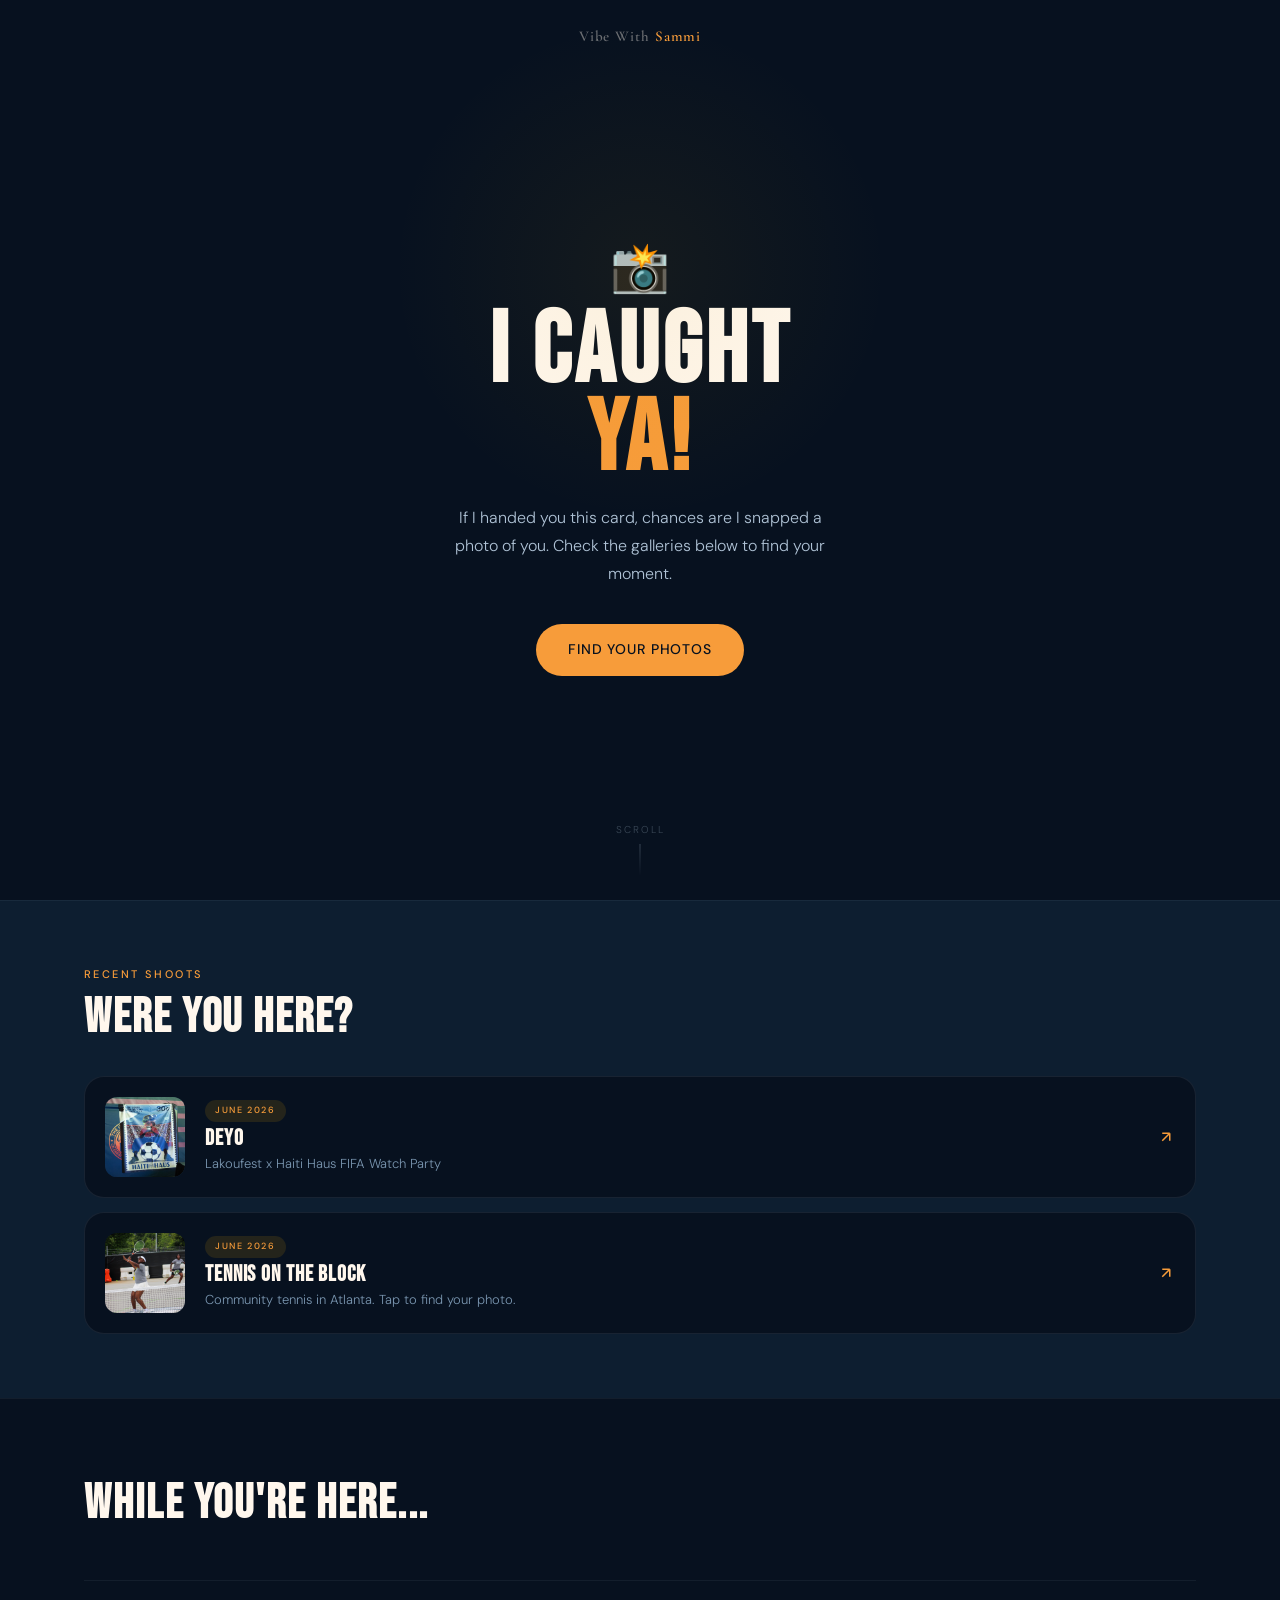
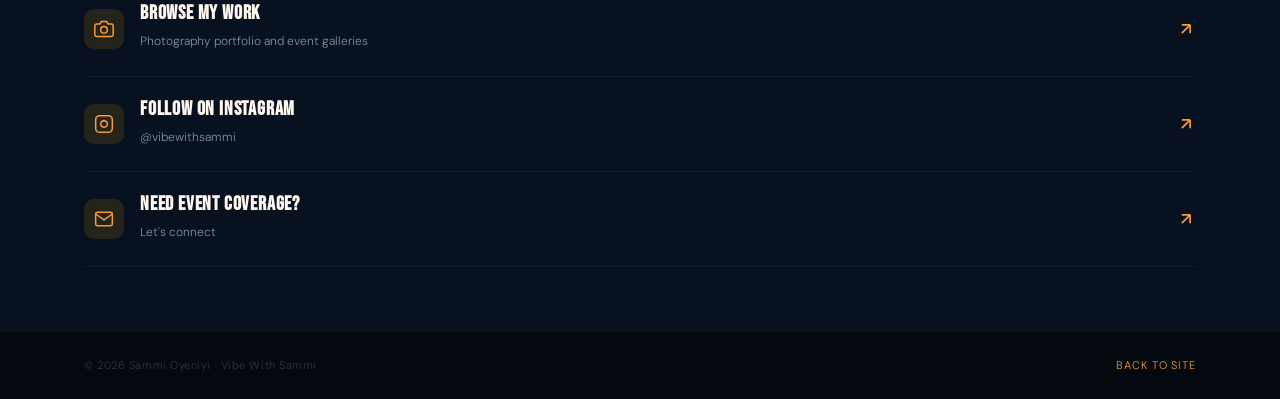
==== commit d0ff8729: "add deyo" ====
--- a/caught.html
+++ b/caught.html
@@ -383,8 +383,30 @@
 
       <div class="caught-event-list">
 
-        <!-- Event 1 — Tennis on the Block -->
-        <a href="https://drive.google.com/placeholder-tennis" target="_blank" rel="noopener" class="caught-event-card" aria-label="Tennis on the Block gallery">
+
+        <!-- Event 1! -->
+        <a href="https://drive.google.com/drive/folders/1nJiDSA1CdKdX2LbGHUf1RHe93MdGUFaJ?usp=sharing" target="_blank" rel="noopener" class="caught-event-card" aria-label="Beats on the Block gallery">
+          <div class="caught-event-thumb">
+            
+          
+              <img src="assets/IMG_3323.jpg" alt="Haiti Haus Banner" />
+           
+            <div class="thumb-ph">
+              <svg width="28" height="28" viewBox="0 0 24 24" fill="none" stroke="currentColor" stroke-width="1" aria-hidden="true"><path d="M23 19a2 2 0 0 1-2 2H3a2 2 0 0 1-2-2V8a2 2 0 0 1 2-2h4l2-3h6l2 3h4a2 2 0 0 1 2 2z"/><circle cx="12" cy="13" r="4"/></svg>
+            </div>
+          </div>
+          <div class="caught-event-body">
+            <div class="caught-event-meta">
+              <span class="caught-event-tag">June 2026</span>
+            </div>
+            <h3>DEYO</h3>
+            <p>Lakoufest x Haiti Haus FIFA Watch Party</p>
+          </div>
+          <svg class="caught-event-arrow" width="18" height="18" viewBox="0 0 24 24" fill="none" stroke="currentColor" stroke-width="2" aria-hidden="true"><path d="M7 17L17 7M17 7H7M17 7v10"/></svg>
+        </a>
+
+        <!-- Event 2 — Tennis on the Block -->
+        <a href="https://drive.google.com/drive/folders/172PEHYl7xmIsfBIipeV7iA9b8VonB6ld?usp=sharing" target="_blank" rel="noopener" class="caught-event-card" aria-label="Tennis on the Block gallery">
           <div class="caught-event-thumb">
             
               <img src="assets/IMG_1094.jpg" alt="a woman hitting a tennis ball" />
@@ -402,27 +424,7 @@
           </div>
           <svg class="caught-event-arrow" width="18" height="18" viewBox="0 0 24 24" fill="none" stroke="currentColor" stroke-width="2" aria-hidden="true"><path d="M7 17L17 7M17 7H7M17 7v10"/></svg>
         </a>
-
-        <!-- Event 2 -->
-        <a href="https://drive.google.com/placeholder-controllerise" target="_blank" rel="noopener" class="caught-event-card" aria-label="Beats on the Block gallery">
-          <div class="caught-event-thumb">
-            
-          
-              <img src="assets/IMG_1772.jpg" alt="Two people walking at an event" />
-           
-            <div class="thumb-ph">
-              <svg width="28" height="28" viewBox="0 0 24 24" fill="none" stroke="currentColor" stroke-width="1" aria-hidden="true"><path d="M23 19a2 2 0 0 1-2 2H3a2 2 0 0 1-2-2V8a2 2 0 0 1 2-2h4l2-3h6l2 3h4a2 2 0 0 1 2 2z"/><circle cx="12" cy="13" r="4"/></svg>
-            </div>
-          </div>
-          <div class="caught-event-body">
-            <div class="caught-event-meta">
-              <span class="caught-event-tag">June 2026</span>
-            </div>
-            <h3>Controllerise 6.1</h3>
-            <p>Atlanta gaming night. Tap to find your photo.</p>
-          </div>
-          <svg class="caught-event-arrow" width="18" height="18" viewBox="0 0 24 24" fill="none" stroke="currentColor" stroke-width="2" aria-hidden="true"><path d="M7 17L17 7M17 7H7M17 7v10"/></svg>
-        </a>
+        
 
       </div>
     </div>
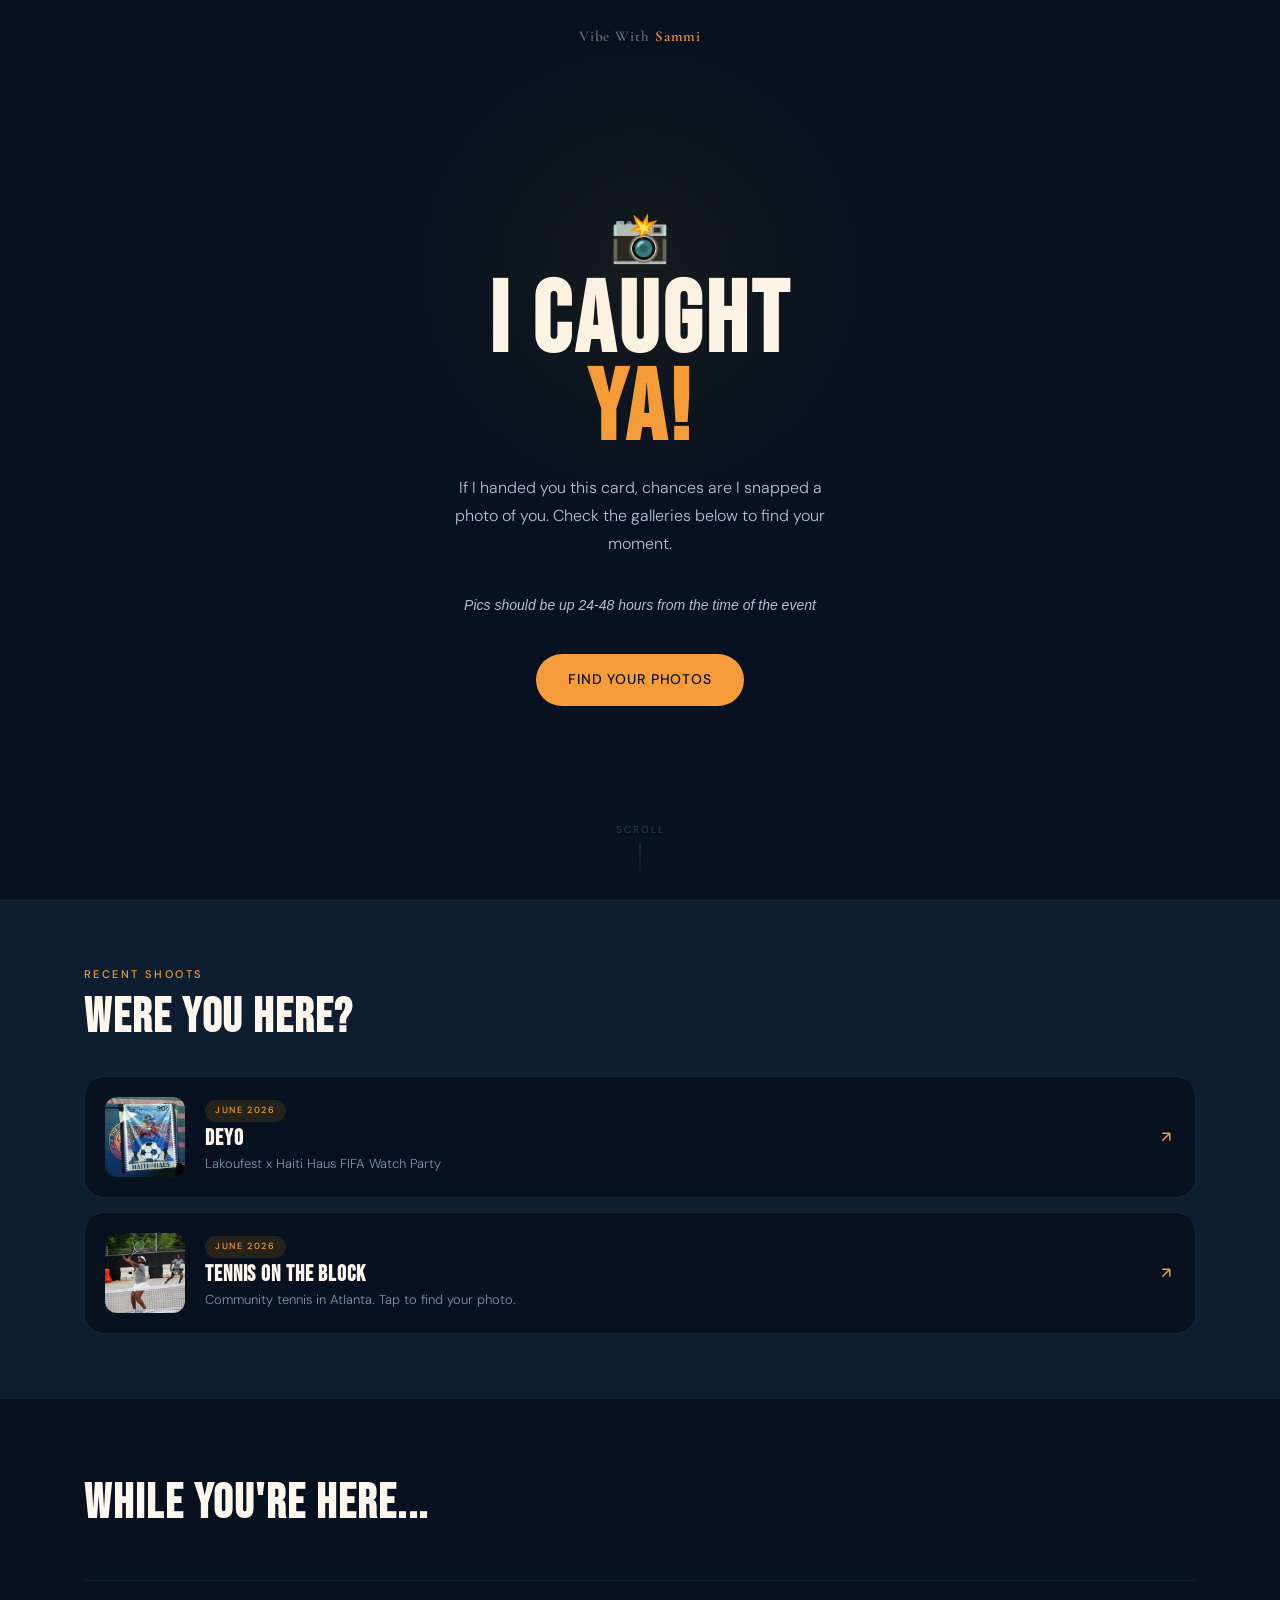
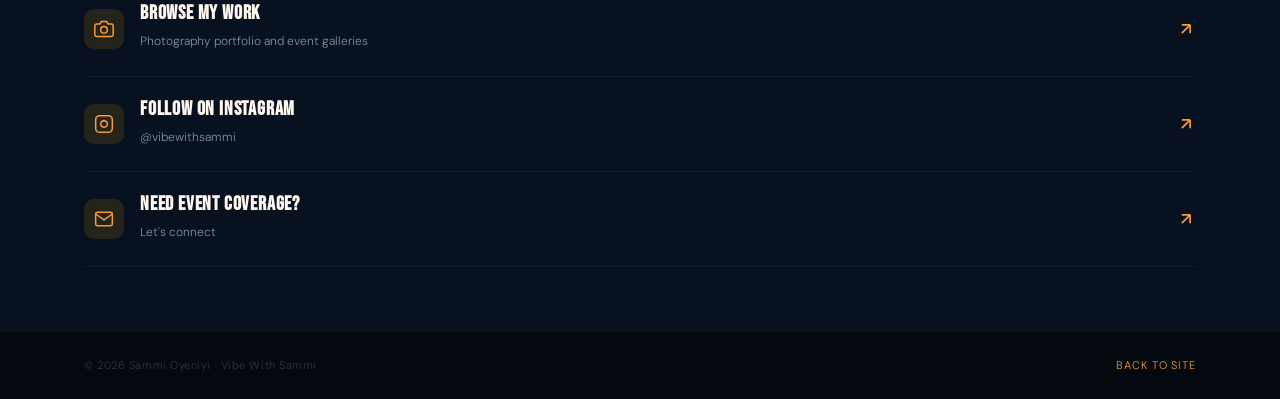
==== commit ad5c2a5c: "caught disclaimer" ====
--- a/caught.html
+++ b/caught.html
@@ -15,6 +15,12 @@
     body { padding-top: 0; min-height: 100svh; }
 
     /* ── HERO ─────────────────────────────────────── */
+    .ital {
+      font-style: italic;
+      font-size: 14px;
+      color: var(--slate);
+      margin-bottom: 36px;
+    }
     .caught-hero {
       min-height: 100svh;
       display: flex;
@@ -368,6 +374,7 @@
       If I handed you this card, chances are I snapped a photo of you.
       Check the galleries below to find your moment.
     </p>
+    <p class="ital">Pics should be up 24-48 hours from the time of the event</p>
 
     <a href="#events" class="btn btn-gold">Find Your Photos</a>
 
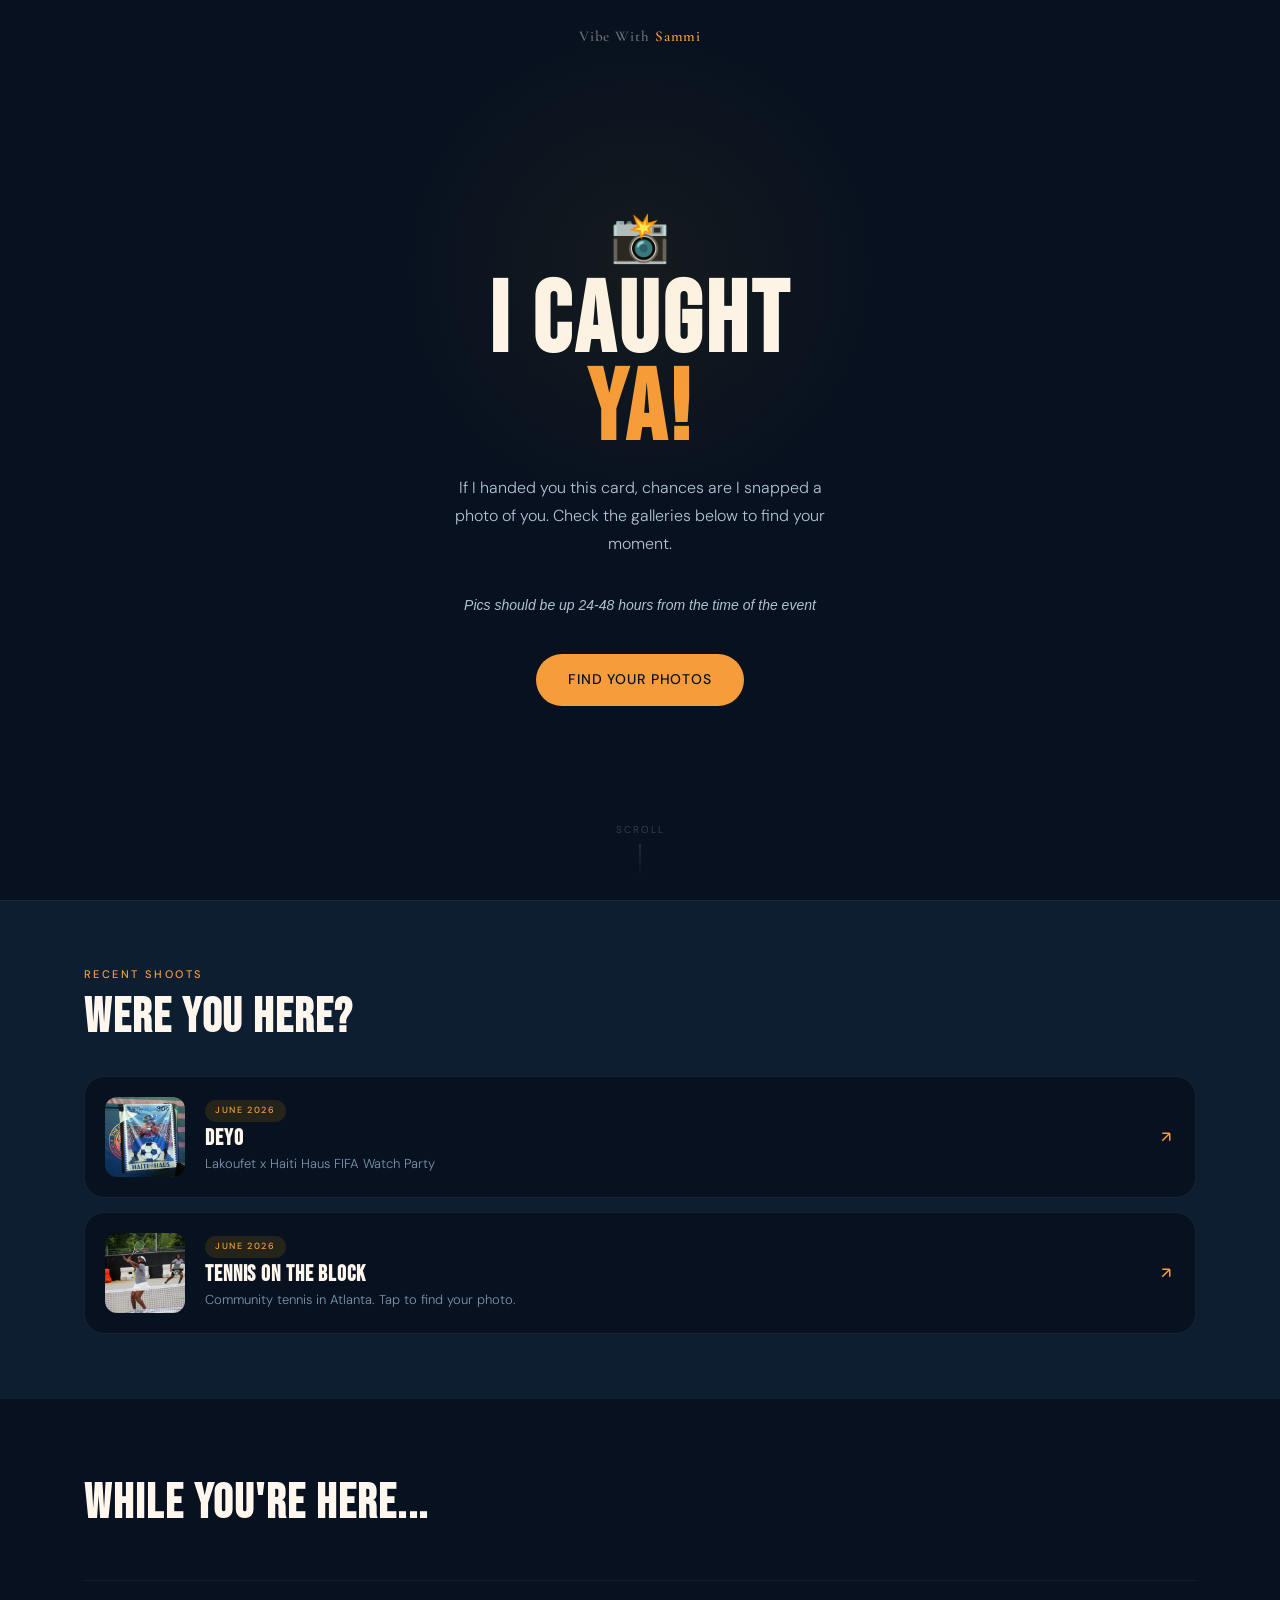
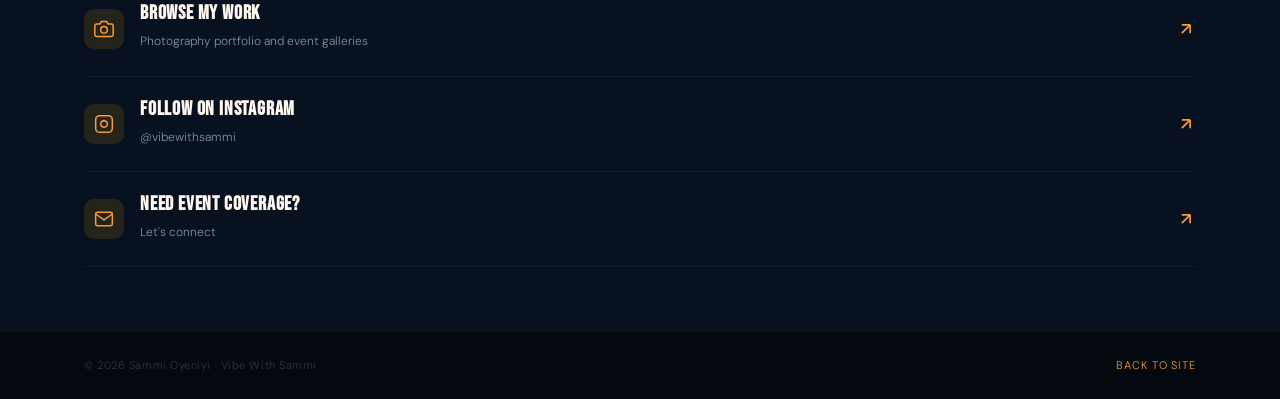
==== commit 6694fc7d: "update name" ====
--- a/caught.html
+++ b/caught.html
@@ -407,7 +407,7 @@
               <span class="caught-event-tag">June 2026</span>
             </div>
             <h3>DEYO</h3>
-            <p>Lakoufest x Haiti Haus FIFA Watch Party</p>
+            <p>Lakoufet x Haiti Haus FIFA Watch Party</p>
           </div>
           <svg class="caught-event-arrow" width="18" height="18" viewBox="0 0 24 24" fill="none" stroke="currentColor" stroke-width="2" aria-hidden="true"><path d="M7 17L17 7M17 7H7M17 7v10"/></svg>
         </a>
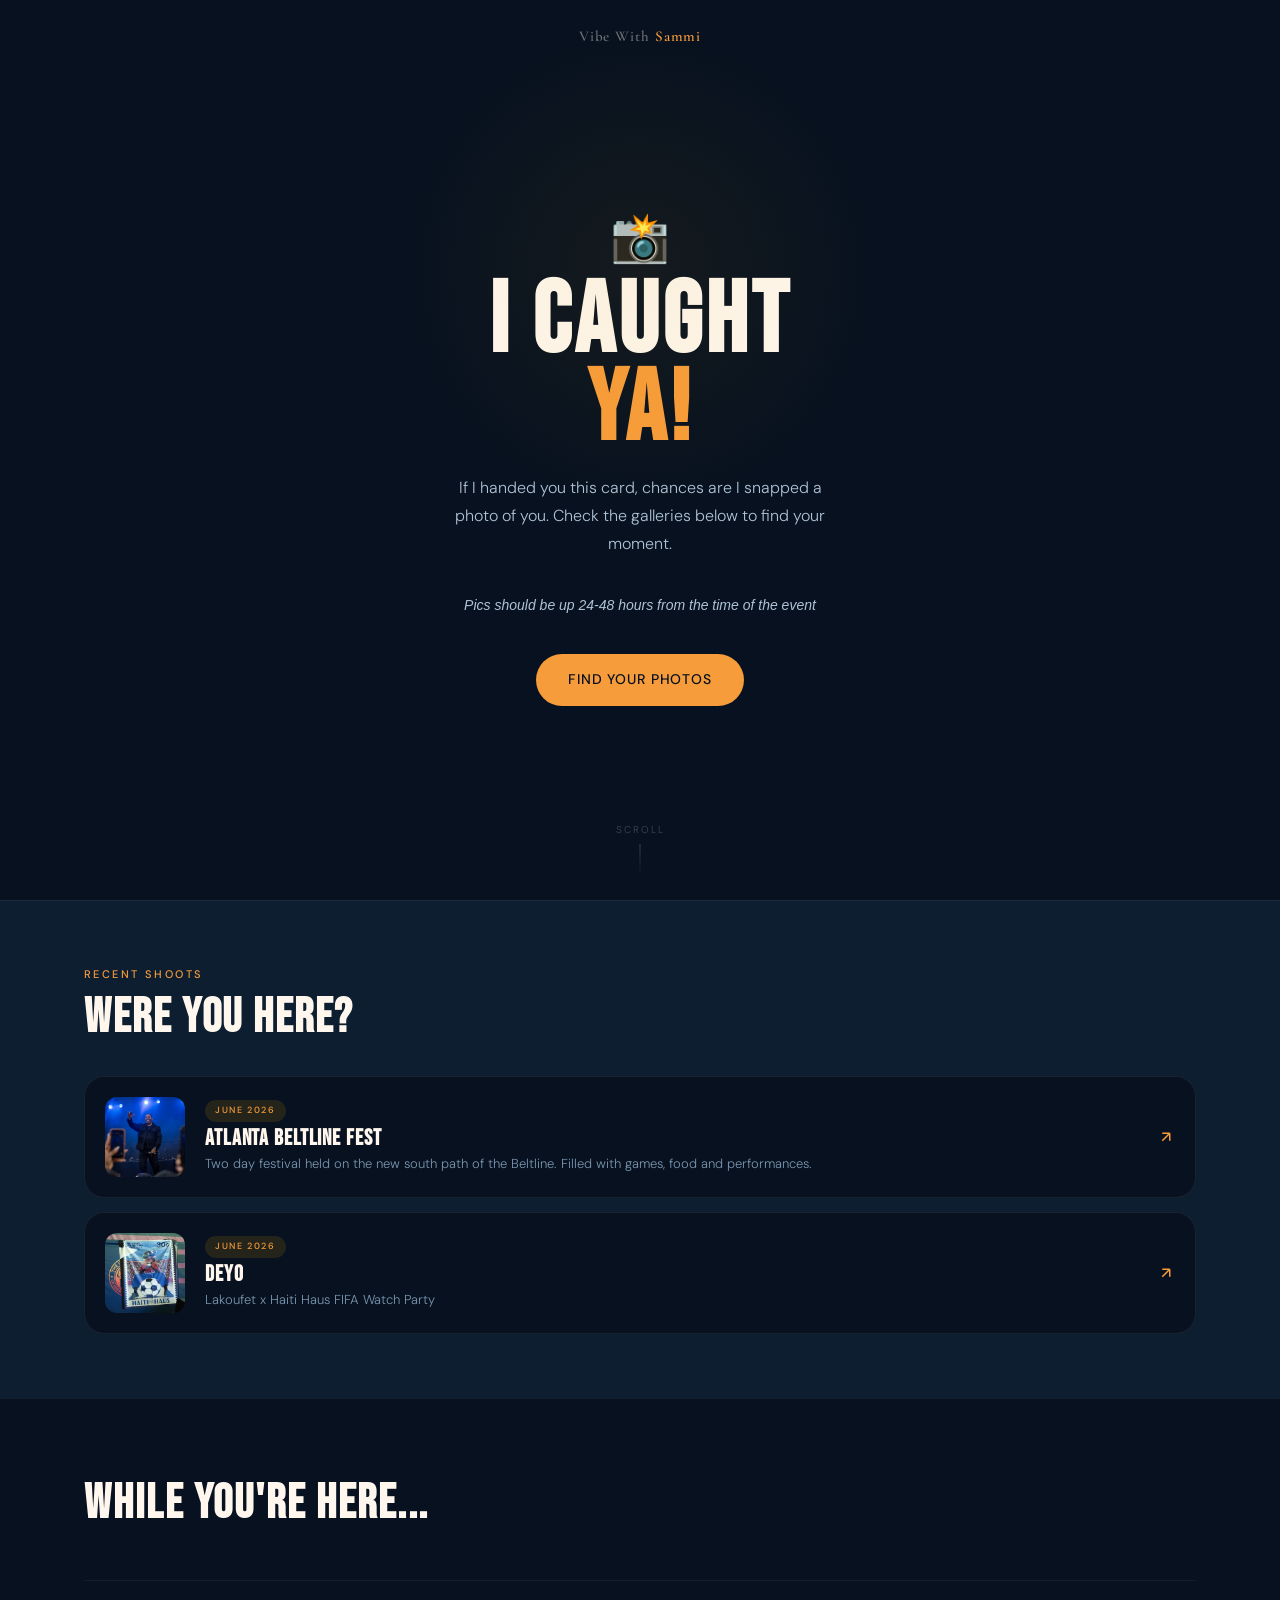
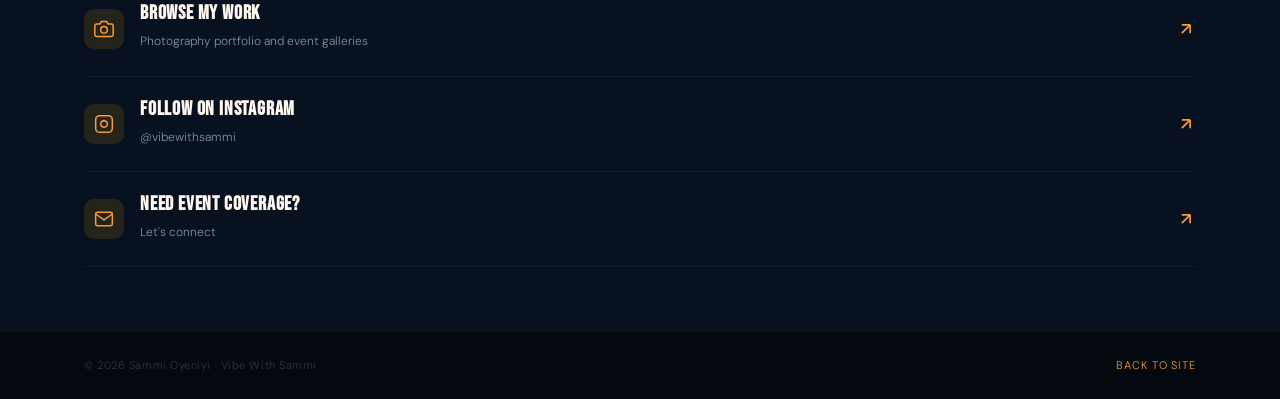
==== commit 0b77bc93: "beltline fest add" ====
--- a/caught.html
+++ b/caught.html
@@ -390,8 +390,29 @@
 
       <div class="caught-event-list">
 
-
-        <!-- Event 1! -->
+        <!-- Event Block -->
+
+        <a href="https://drive.google.com/drive/folders/1ZfTpUamw9xWUd0rKk-GxTnKibHkvgLP3?usp=sharing" target="_blank" rel="noopener" class="caught-event-card" aria-label="Atlanta Beltline Festival Gallery">
+          <div class="caught-event-thumb">
+            
+              <img src="assets/18-IMG_3560.jpg" alt="Busta Rhymes standing on stage performing" />
+           
+            <div class="thumb-ph">
+              <svg width="28" height="28" viewBox="0 0 24 24" fill="none" stroke="currentColor" stroke-width="1" aria-hidden="true"><path d="M23 19a2 2 0 0 1-2 2H3a2 2 0 0 1-2-2V8a2 2 0 0 1 2-2h4l2-3h6l2 3h4a2 2 0 0 1 2 2z"/><circle cx="12" cy="13" r="4"/></svg>
+            </div>
+          </div>
+          <div class="caught-event-body">
+            <div class="caught-event-meta">
+              <span class="caught-event-tag">June 2026</span>
+            </div>
+            <h3>Atlanta Beltline Fest</h3>
+            <p>Two day festival held on the new south path of the Beltline. Filled with games, food and performances.</p>
+          </div>
+          <svg class="caught-event-arrow" width="18" height="18" viewBox="0 0 24 24" fill="none" stroke="currentColor" stroke-width="2" aria-hidden="true"><path d="M7 17L17 7M17 7H7M17 7v10"/></svg>
+        </a>
+
+
+        <!-- Event Block 2 -->
         <a href="https://drive.google.com/drive/folders/1nJiDSA1CdKdX2LbGHUf1RHe93MdGUFaJ?usp=sharing" target="_blank" rel="noopener" class="caught-event-card" aria-label="Beats on the Block gallery">
           <div class="caught-event-thumb">
             
@@ -411,26 +432,7 @@
           </div>
           <svg class="caught-event-arrow" width="18" height="18" viewBox="0 0 24 24" fill="none" stroke="currentColor" stroke-width="2" aria-hidden="true"><path d="M7 17L17 7M17 7H7M17 7v10"/></svg>
         </a>
-
-        <!-- Event 2 — Tennis on the Block -->
-        <a href="https://drive.google.com/drive/folders/172PEHYl7xmIsfBIipeV7iA9b8VonB6ld?usp=sharing" target="_blank" rel="noopener" class="caught-event-card" aria-label="Tennis on the Block gallery">
-          <div class="caught-event-thumb">
-            
-              <img src="assets/IMG_1094.jpg" alt="a woman hitting a tennis ball" />
-           
-            <div class="thumb-ph">
-              <svg width="28" height="28" viewBox="0 0 24 24" fill="none" stroke="currentColor" stroke-width="1" aria-hidden="true"><path d="M23 19a2 2 0 0 1-2 2H3a2 2 0 0 1-2-2V8a2 2 0 0 1 2-2h4l2-3h6l2 3h4a2 2 0 0 1 2 2z"/><circle cx="12" cy="13" r="4"/></svg>
-            </div>
-          </div>
-          <div class="caught-event-body">
-            <div class="caught-event-meta">
-              <span class="caught-event-tag">June 2026</span>
-            </div>
-            <h3>Tennis on the Block</h3>
-            <p>Community tennis in Atlanta. Tap to find your photo.</p>
-          </div>
-          <svg class="caught-event-arrow" width="18" height="18" viewBox="0 0 24 24" fill="none" stroke="currentColor" stroke-width="2" aria-hidden="true"><path d="M7 17L17 7M17 7H7M17 7v10"/></svg>
-        </a>
+       
         
 
       </div>
